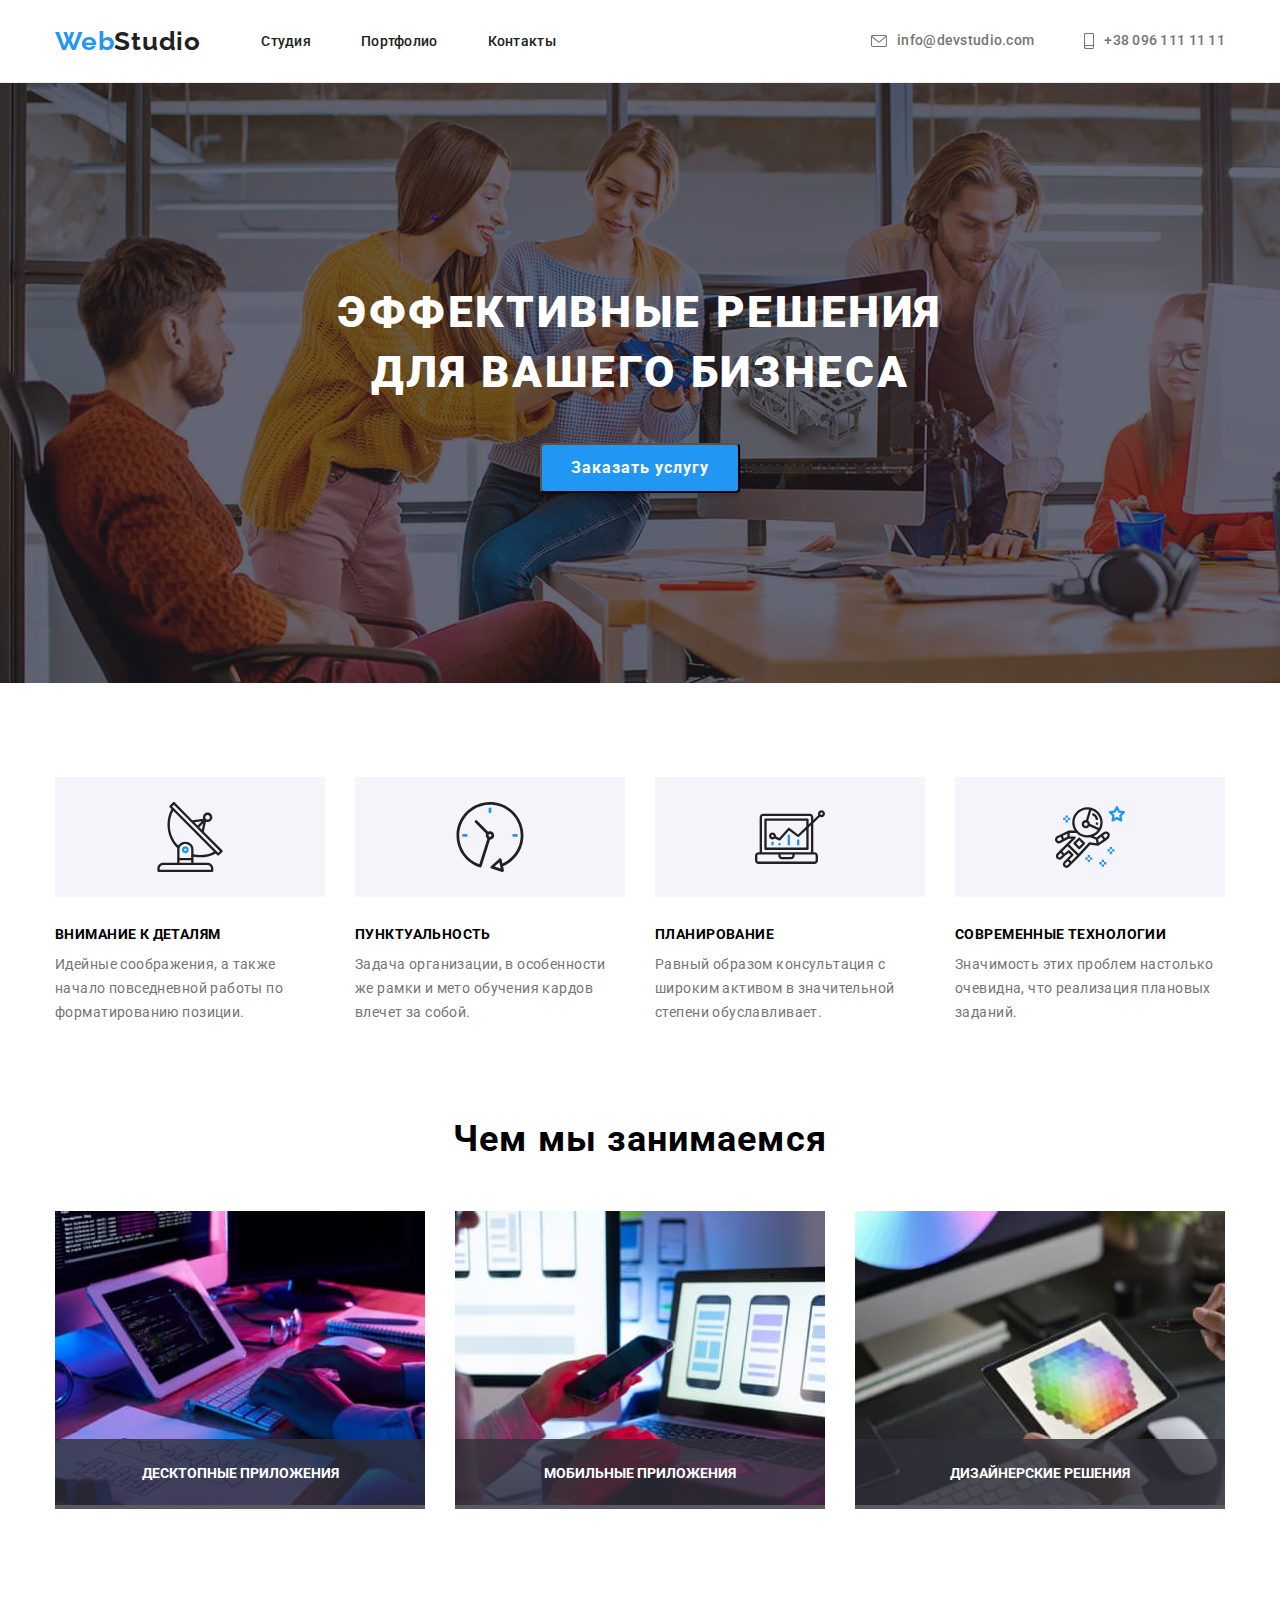
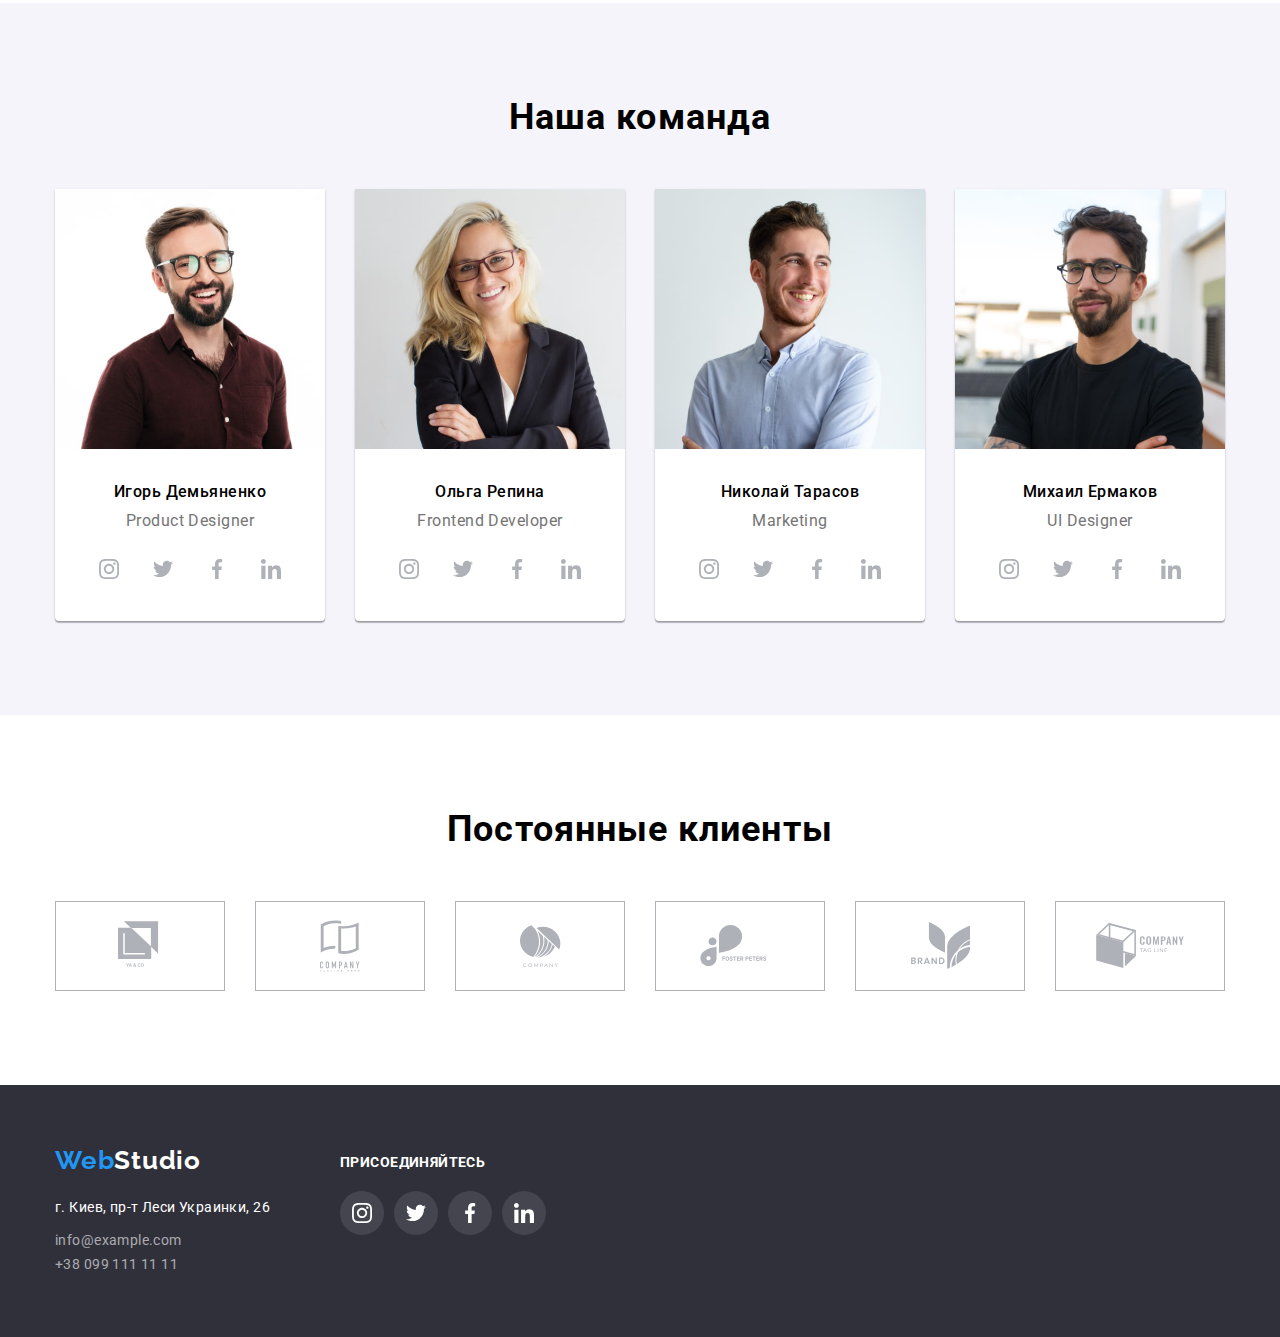
==== index.html @ 09e380a9 "s" ====
<!doctype html>
<html>

<head>
    <title>Studio</title>
    <meta charset="utf-8">
    <link rel="stylesheet" href="style.css">
    <link rel="preconnect" href="https://fonts.gstatic.com">
    <link
        href="https://fonts.googleapis.com/css2?family=Raleway:wght@700&family=Roboto:wght@400;500;700;900&display=swap"
        rel="stylesheet">
    <link rel="stylesheet" href="CSS/modern-normalize.css">
    <link rel="stylesheet" href="CSS/style.css">
</head>

<body>
    <header class="header">
        <div class="container">
            <nav class="nav">
                <a href="index.html" class="logo"><span>Web</span>Studio</a>
                <ul class="nav-list">
                    <li><a href="index.html">Студия</a></li>
                    <li><a href="portfolio.html">Портфолио</a></li>
                    <li><a href="">Контакты</a></li>
                </ul>
                <ul class="nav-contact">
                    <li>
                        <a href="mailto:info@example.com">
                            <svg class="nav-icon" width="16" height="12">
                                <use href="images/icons.svg#icon-envelope-1">
                                </use>
                            </svg>
                            info@devstudio.com</a>
                    </li>
                    <li>
                        <a href="tel:+380991111111">
                            <svg class="nav-icon" width="10" height="16">
                                <use href="images/icons.svg#icon-smartphone-1">
                                </use>
                            </svg>
                            +38 096 111 11 11</a>
                    </li>
                </ul>
            </nav>
        </div>
    </header>

    <main class="main">
        <section class="hero">
            <div class="container">
                <h1 class="hero-title">ЭФФЕКТИВНЫЕ РЕШЕНИЯ ДЛЯ ВАШЕГО БИЗНЕСА</h1>
                <button class="hero-btn" data-modal-open>Заказать услугу</button>
            </div>
        </section>

        <section class="info">
            <div class="container">
                <ul class="info-i">
                    <li>
                        <div class="info-icon">
                            <svg class="info-pic" width="70" height="70">
                                <use href="images/icons.svg#icon-antenna-1">
                                </use>
                            </svg>
                        </div>
                        <h3 class="info-title">Внимание к деталям</h3>
                        <p class="info-info">
                            Идейные соображения, а также <br> начало повседневной работы по <br> форматированию позиции.
                        </p>
                    </li>
                    <li>
                        <div class="info-icon">
                            <svg class="info-pic" width="70" height="70">
                                <use href="images/icons.svg#icon-clock-1">
                                </use>
                            </svg>
                        </div>
                        <h3 class="info-title">Пунктуальность</h3>
                        <p class="info-info">
                            Задача организации, в особенности <br> же рамки и мето обучения кардов <br> влечет за собой.
                        </p>
                    </li>
                    <li>
                        <div class="info-icon">
                            <svg class="info-pic" width="70" height="70">
                                <use href="images/icons.svg#icon-diagram-1">
                                </use>
                            </svg>
                        </div>
                        <h3 class="info-title">Планирование</h3>
                        <p class="info-info">
                            Равный образом консультация с <br> широким активом в значительной <br> степени
                            обуславливает.
                        </p>
                    </li>
                    <li>
                        <div class="info-icon">
                            <svg class="info-pic" width="70" height="70">
                                <use href="images/icons.svg#icon-astronaut-1">
                                </use>
                            </svg>
                        </div>
                        <h3 class="info-title">Современные технологии</h3>
                        <p class="info-info">
                            Значимость этих проблем настолько <br> очевидна, что реализация плановых <br> заданий.
                        </p>
                    </li>
                </ul>
            </div>
        </section>

        <section class="work">
            <div class="container">
                <h2 class="title">Чем мы занимаемся</h2>
                <ul class="work-list">
                    <li><img src="images/img1.jpg" alt="Десктопные приложения" width="370">
                        <p>Десктопные приложения</p>
                    </li>
                    <li><img src="images/img2.jpg" alt="Мобильные приложения" width="370">
                        <p>Мобильные приложения</p>
                    </li>
                    <li><img src="images/img3.jpg" alt="Дизайнерские решения" width="370">
                        <p>Дизайнерские решения</p>
                    </li>
                </ul>
            </div>
        </section>

        <section class="team">
            <div class="container">
                <h2 class="title">Наша команда</h2>
                <ul class="team-card">
                    <li>
                        <img src="images/img4.jpg" alt="" width="270">
                        <h4 class="team-name">Игорь Демьяненко</h4>
                        <p class="team-prof">Product Designer</p>
                        <div class="soc-link">
                            <a href="#" class="soc-ico">
                                <svg class="soc-icon" width="20" height="20">
                                    <use href="images/icons.svg#icon-instagram">
                                    </use>
                                </svg>
                            </a>
                            <a href="#" class="soc-ico">
                                <svg class="soc-icon" width="20" height="20">
                                    <use href="images/icons.svg#icon-twitter">
                                    </use>
                                </svg>
                            </a>
                            <a href="#" class="soc-ico">
                                <svg class="soc-icon" width="20" height="20">
                                    <use href="images/icons.svg#icon-facebook">
                                    </use>
                                </svg>
                            </a>
                            <a href="#" class="soc-ico">
                                <svg class="soc-icon" width="20" height="20">
                                    <use href="images/icons.svg#icon-linkedin">
                                    </use>
                                </svg>
                            </a>
                        </div>
                    </li>
                    <li>
                        <img src="images/img5.jpg" alt="" width="270">
                        <h4 class="team-name">Ольга Репина</h4>
                        <p class="team-prof">Frontend Developer</p>
                        <div class="soc-link">
                            <a href="#" class="soc-ico">
                                <svg class="soc-icon" width="20" height="20">
                                    <use href="images/icons.svg#icon-instagram">
                                    </use>
                                </svg>
                            </a>
                            <a href="#" class="soc-ico">
                                <svg class="soc-icon" width="20" height="20">
                                    <use href="images/icons.svg#icon-twitter">
                                    </use>
                                </svg>
                            </a>
                            <a href="#" class="soc-ico">
                                <svg class="soc-icon" width="20" height="20">
                                    <use href="images/icons.svg#icon-facebook">
                                    </use>
                                </svg>
                            </a>
                            <a href="#" class="soc-ico">
                                <svg class="soc-icon" width="20" height="20">
                                    <use href="images/icons.svg#icon-linkedin">
                                    </use>
                                </svg>
                            </a>
                        </div>
                    </li>
                    <li>
                        <img src="images/img6.jpg" alt="" width="270">
                        <h4 class="team-name">Николай Тарасов</h4>
                        <p class="team-prof">Marketing</p>
                        <div class="soc-link">
                            <a href="#" class="soc-ico">
                                <svg class="soc-icon" width="20" height="20">
                                    <use href="images/icons.svg#icon-instagram">
                                    </use>
                                </svg>
                            </a>
                            <a href="#" class="soc-ico">
                                <svg class="soc-icon" width="20" height="20">
                                    <use href="images/icons.svg#icon-twitter">
                                    </use>
                                </svg>
                            </a>
                            <a href="#" class="soc-ico">
                                <svg class="soc-icon" width="20" height="20">
                                    <use href="images/icons.svg#icon-facebook">
                                    </use>
                                </svg>
                            </a>
                            <a href="#" class="soc-ico">
                                <svg class="soc-icon" width="20" height="20">
                                    <use href="images/icons.svg#icon-linkedin">
                                    </use>
                                </svg>
                            </a>
                        </div>
                    </li>
                    <li>
                        <img src="images/img7.jpg" alt="" width="270">
                        <h4 class="team-name">Михаил Ермаков</h4>
                        <p class="team-prof">UI Designer</p>
                        <div class="soc-link">
                            <a href="#" class="soc-ico">
                                <svg class="soc-icon" width="20" height="20">
                                    <use href="images/icons.svg#icon-instagram">
                                    </use>
                                </svg>
                            </a>
                            <a href="#" class="soc-ico">
                                <svg class="soc-icon" width="20" height="20">
                                    <use href="images/icons.svg#icon-twitter">
                                    </use>
                                </svg>
                            </a>
                            <a href="#" class="soc-ico">
                                <svg class="soc-icon" width="20" height="20">
                                    <use href="images/icons.svg#icon-facebook">
                                    </use>
                                </svg>
                            </a>
                            <a href="#" class="soc-ico">
                                <svg class="soc-icon" width="20" height="20">
                                    <use href="images/icons.svg#icon-linkedin">
                                    </use>
                                </svg>
                            </a>
                        </div>
                    </li>
                </ul>
            </div>
        </section>

        <section class="client">
            <div class="container">
                <h2 class="title">Постоянные клиенты</h2>
                <ul class="client-info">
                    <li class="client-card">
                        <div class="client-logo" tabindex="0">
                            <svg class="client-icon" width="44.27" height="49.23">
                                <use href="images/icons.svg#icon-logo-1">
                                </use>
                            </svg>
                        </div>
                    </li>
                    <li class="client-card">
                        <div class="client-logo" tabindex="0">
                            <svg class="client-icon" width="40" height="52">
                                <use href="images/icons.svg#icon-logo-2">
                                </use>
                            </svg>
                        </div>
                    </li>
                    <li class="client-card">
                        <div class="client-logo" tabindex="0">
                            <svg class="client-icon" width="41" height="42.6">
                                <use href="images/icons.svg#icon-logo-3">
                                </use>
                            </svg>
                        </div>
                    </li>
                    <li class="client-card">
                        <div class="client-logo" tabindex="0">
                            <svg class="client-icon" width="79.66" height="42.02">
                                <use href="images/icons.svg#icon-logo-4">
                                </use>
                            </svg>
                        </div>
                    </li>
                    <li class="client-card">
                        <div class="client-logo" tabindex="0">
                            <svg class="client-icon" width="59" height="47">
                                <use href="images/icons.svg#icon-logo-5">
                                </use>
                            </svg>
                        </div>
                    </li>
                    <li class="client-card">
                        <div class="client-logo" tabindex="0">
                            <svg class="client-icon" width="88.48" height="45.44">
                                <use href="images/icons.svg#icon-logo-6">
                                </use>
                            </svg>
                        </div>
                    </li>
                </ul>
            </div>
        </section>
    </main>

    <footer class="footer">
        <div class="container">
            <div class="cont-f">
                <div class="main-contact">
                    <a href="index.html" class="footer-logo"><span>Web</span>Studio</a>
                    <address class="footer-address">
                        <p>г. Киев, пр-т Леси Украинки, 26</p>
                        <ul class="footer-contact">
                            <li><a href="mailto:info@example.com">info@example.com</a></li>
                            <li><a href="tel:+380991111111">+38 099 111 11 11</a></li>
                        </ul>
                    </address>
                </div>
                <div class="footer-link">
                    <h3 class="link-title">Присоединяйтесь</h3>
                    <ul class="link-icon">
                        <li>
                            <a href="#" class="footer-ico">
                                <svg class="footer-icon" width="20" height="20">
                                    <use href="images/icons.svg#icon-instagram">
                                    </use>
                                </svg>
                            </a>
                        </li>
                        <li>
                            <a href="#" class="footer-ico">
                                <svg class="footer-icon" width="20" height="20">
                                    <use href="images/icons.svg#icon-twitter">
                                    </use>
                                </svg>
                            </a>
                        </li>
                        <li>
                            <a href="#" class="footer-ico">
                                <svg class="footer-icon" width="20" height="20">
                                    <use href="images/icons.svg#icon-facebook">
                                    </use>
                                </svg>
                            </a>
                        </li>
                        <li>
                            <a href="#" class="footer-ico">
                                <svg class="footer-icon" width="20" height="20">
                                    <use href="images/icons.svg#icon-linkedin">
                                    </use>
                                </svg>
                            </a>
                        </li>
                    </ul>
                </div>
            </div>
        </div>
    </footer>

    <div class="backdrop-sign is-hidden" data-modal>
        <div class="modal-sign">
            <button class="button-modal" data-modal-close>
                <svg class="modal-icon" width="11" height="11">
                    <use href="images/icons.svg#icon-close">
                    </use>
                </svg>
            </button>
        </div>
    </div>

    <script src="./js/modal.js">
    </script>
</body>

</html>
---- CSS/style.css ----
:root {
  --white-text: rgb(255, 255, 255, 1);
  --blue-text: rgb(33, 150, 243, 1);
  --black-text: rgb(33, 33, 33, 1);
  --gray-text: rgb(117, 117, 117, 1);
  --gray-text-op60: rgb(255, 255, 255, 0.6);
  --black-backgr: rgb(47, 48, 58, 1);
  --gray-backgr: rgb(245, 244, 250, 1);
  --bord: rgb(236, 236, 236, 1);
  --bord-card: rgb(238, 238, 238, 1);
  --gray-icon: rgb(175, 177, 184, 1);
  --overlay: rgba(33, 150, 243, 0.9);
  --modal: rgba(0, 0, 0, 0.2);
  --button: rgba(0, 0, 0, 1);
}

body {
  font-family: 'Roboto', sans-serif;
  color: var(-black-text);
}

ul {
  list-style: none;
}

.container {
  width: 1200px;
  padding: 0 15px;
  margin: 0px auto;
  text-align: center;
}

.nav,
.nav-list,
.nav-contact {
  display: flex;
}

.nav {
  justify-content: space-between;
  align-items: center;
}

* {
  margin: 0;
  padding: 0;
}

.header {
  border-bottom: 1px solid var(--bord);
}

.nav-list li {
  margin-left: 50px;
  margin-top: 32px;
  margin-bottom: 32px;
}

.nav-contact {
  justify-content: center;
  align-items: center;
}

.nav-contact li {
  margin-left: 305px;
}

.nav-contact li:last-child {
  margin-left: 50px;
}

.logo {
  font-family: 'Raleway', sans-serif;
  font-style: normal;
  font-weight: bold;
  font-size: 26px;
  line-height: 1.19;
  letter-spacing: 0.03em;
  text-decoration: none;
  color: var(--black-text);
}

.logo span {
  color: var(--blue-text);
}

.nav-list a {
  position: relative;
  font-style: normal;
  font-weight: 500;
  font-size: 14px;
  line-height: 1.14;
  letter-spacing: 0.02em;
  text-decoration: none;
  color: var(--black-text);
}

.nav-list a::after {
  display: inline-block;
  position: absolute;
  left: 0;
  top: 46px;
  width: 100%;
  bottom: 0;
  height: 4px;
  background: var(--blue-text);
  border-radius: 2px;
  content: '';
  opacity: 0;
}

.nav-list a:hover::after {
  opacity: 1;
  transition: opacity 250ms cubic-bezier(0.4, 0, 0.2, 1);
}

.nav-list a:hover,
.nav-list a:focus,
.nav-contact a:hover,
.nav-contact a:focus {
  color: var(--blue-text);
  transition: color 250ms cubic-bezier(0.4, 0, 0.2, 1);
}

.nav-contact a {
  color: var(--gray-text);
  font-style: normal;
  font-weight: 500;
  font-size: 14px;
  line-height: 1.14;
  letter-spacing: 0.02em;
  text-decoration: none;
  display: flex;
  align-items: center;
  justify-content: center;
  text-align: center;
  cursor: pointer;
}

.nav-icon {
  content: '';
  fill: currentColor;
  margin-right: 10px;
}

.nav-icon:hover,
.nav-icon:focus {
  fill: currentColor;
  color: var(--blue-text);
  transition: background-color 250ms cubic-bezier(0.4, 0, 0.2, 1);
}

.hero,
.hero-title,
.hero-btn {
  display: flex;
}

.hero {
  background-image: linear-gradient(
      to right,
      rgba(47, 48, 58, 0.4),
      rgba(47, 48, 58, 0.4)
    ),
    url(../images/herobg.jpg);
  background-repeat: no-repeat;
  position: static;
  max-width: 1600px;
  height: 600px;
}

.hero-title {
  width: 696px;
  color: var(--white-text);
  font-style: normal;
  font-weight: 900;
  font-size: 44px;
  line-height: 1.36;
  text-align: center;
  letter-spacing: 0.06em;
  margin-left: auto;
  margin-right: auto;
  margin-top: 200px;
}

.hero-btn {
  font-family: 'Roboto', sans-serif;
  width: 200px;
  height: 50px;
  background-color: var(--blue-text);
  font-style: normal;
  font-weight: bold;
  font-size: 16px;
  line-height: 1.87;
  justify-content: center;
  text-align: center;
  align-items: center;
  letter-spacing: 0.06em;
  color: var(--white-text);
  margin-top: 40px;
  margin-left: auto;
  margin-right: auto;
  margin-bottom: 210px;
  box-shadow: 0px 4px 4px rgba(0, 0, 0, 0.15);
  border-radius: 4px;
}

.info,
.info-i,
.info-title,
.info-info {
  display: flex;
}

.info-i {
  justify-content: space-between;
  align-items: center;
}

.info {
  padding: 94px 0;
}

.info-title {
  font-style: normal;
  font-weight: bold;
  font-size: 14px;
  line-height: 1.14;
  letter-spacing: 0.03em;
  text-transform: uppercase;
  margin: 30px 0 10px 0;
}

.info-info {
  font-style: normal;
  font-weight: normal;
  font-size: 14px;
  line-height: 1.71;
  letter-spacing: 0.03em;
  color: var(--gray-text);
  text-align: left;
}

.info-icon {
  display: flex;
  width: 270px;
  height: 120px;
  background-color: var(--gray-backgr);
  justify-content: center;
  text-align: center;
  align-items: center;
}

.work,
.work-list {
  display: flex;
}

.work {
  padding-bottom: 94px;
}

.work-list {
  justify-content: space-between;
}

.work-list li {
  position: relative;
}

.work-list p {
  position: absolute;
  width: 100%;
  padding: 27px 0;
  bottom: 0;
  left: 0;
  text-align: center;
  background-color: rgba(47, 48, 58, 0.8);
  color: var(--white-text);
  font-family: 'Roboto', sans-serif;
  font-weight: 700;
  font-size: 14px;
  line-height: 1.14;
  text-transform: uppercase;
}

.title {
  font-style: normal;
  font-weight: bold;
  font-size: 36px;
  line-height: 1.16;
  letter-spacing: 0.03em;
  text-align: center;
  margin-bottom: 50px;
}

.team,
.team-card {
  display: flex;
}

.team {
  padding: 94px 0;
  background-color: var(--gray-backgr);
}

.team-card {
  justify-content: space-between;
}

.team-card > li {
  background-color: var(--white-text);
  box-shadow: 0px 1px 3px rgba(0, 0, 0, 0.12), 0px 1px 1px rgba(0, 0, 0, 0.14),
    0px 2px 1px rgba(0, 0, 0, 0.2);
  border-radius: 0px 0px 4px 4px;
}

.team-name {
  margin-top: 30px;
  margin-bottom: 10px;
  text-align: center;
  font-style: normal;
  font-weight: 500;
  font-size: 16px;
  line-height: 1.18;
  letter-spacing: 0.03em;
}

.team-prof {
  text-align: center;
  font-style: normal;
  font-weight: normal;
  font-size: 16px;
  line-height: 1.18;
  letter-spacing: 0.03em;
  color: var(--gray-text);
}

.soc-link {
  display: flex;
  justify-content: space-between;
  margin: 16px 32px 30px 32px;
}

.soc-icon {
  content: '';
  fill: currentColor;
}

.soc-ico {
  color: var(--gray-icon);
  border-radius: 50%;
  background-color: var(--white-text);
  width: 44px;
  height: 44px;
  display: flex;
  justify-content: center;
  align-items: center;
}

.soc-ico:focus,
.soc-ico:hover {
  color: var(--white-text);
  border-radius: 50%;
  background-color: var(--blue-text);
  width: 44px;
  height: 44px;
  display: flex;
  justify-content: center;
  align-items: center;
  transition: background-color 250ms cubic-bezier(0.4, 0, 0.2, 1);
}

.soc-icon:hover,
.soc-icon:focus {
  content: '';
  fill: currentColor;
  transition: background-color 250ms cubic-bezier(0.4, 0, 0.2, 1);
}

.client {
  padding-top: 94px;
  padding-bottom: 94px;
}

.client-info {
  display: flex;
  justify-content: space-between;
}

.client-logo {
  display: flex;
  width: 170px;
  height: 90px;
  justify-content: center;
  align-items: center;
  text-align: center;
  color: var(--gray-icon);
  border: 1px solid var(--gray-icon);
}

.client-icon {
  content: '';
  fill: currentColor;
}

.client-logo:hover,
.client-logo:focus {
  color: var(--blue-text);
  border: 1px solid var(--blue-text);
  transition: color 250ms cubic-bezier(0.4, 0, 0.2, 1);
}

.footer,
.footer-logo,
.main-contact,
.footer-link,
.link-icon,
.cont-f {
  display: flex;
}

.cont-f {
  justify-content: baseline;
}

.link-title {
  font-style: normal;
  font-weight: bold;
  font-size: 14px;
  color: var(--white-text);
  line-height: 1.14;
  letter-spacing: 0.03em;
  text-transform: uppercase;
  text-align: left;
}

.footer-link {
  display: flex;
  margin-left: 70px;
  padding-top: 10px;
}

.link-icon {
  display: flex;
  margin-top: 20px;
}

.footer-icon {
  content: '';
  fill: currentColor;
}

.footer-ico {
  color: var(--white-text);
  border-radius: 50%;
  background-color: rgb(255, 255, 255, 0.1);
  width: 44px;
  height: 44px;
  display: flex;
  justify-content: center;
  align-items: center;
  margin-right: 10px;
}

.footer-ico:focus,
.footer-ico:hover {
  color: var(--white-text);
  border-radius: 50%;
  background-color: var(--blue-text);
  width: 44px;
  height: 44px;
  display: flex;
  justify-content: center;
  align-items: center;
  transition: background-color 250ms cubic-bezier(0.4, 0, 0.2, 1);
}

.footer-icon:hover,
.footer-icon:focus {
  content: '';
  fill: currentColor;
}

.footer-link {
  flex-direction: column;
}

.link-icon {
  justify-content: center;
}

.main-contact {
  flex-direction: column;
}

.footer {
  background-color: var(--black-backgr);
  padding-top: 60px;
  padding-bottom: 60px;
}

.footer-contact {
  margin-top: 9px;
  text-align: left;
}

.footer-logo {
  margin-bottom: 20px;
  font-family: 'Raleway', sans-serif;
  font-style: normal;
  font-weight: bold;
  font-size: 26px;
  line-height: 1.19;
  letter-spacing: 0.03em;
  color: var(--white-text);
  text-decoration: none;
}

.footer-logo span {
  color: var(--blue-text);
}

.footer address {
  font-style: normal;
  font-weight: normal;
  font-size: 14px;
  line-height: 1.71;
  letter-spacing: 0.03em;
  text-decoration: none;
  text-align: left;
}

.footer p {
  color: var(--white-text);
}

.footer-contact a {
  text-decoration: none;
  color: var(--gray-text-op60);
}

.cards,
.cards-i,
.act,
.act-btns {
  display: flex;
}

.cards {
  padding-top: 100px;
  padding-bottom: 94px;
}

.act {
  justify-content: center;
  margin-bottom: 56px;
}

.act-btn {
  display: inline-flex;
  font-family: 'Roboto', sans-serif;
  font-style: normal;
  font-weight: 500;
  font-size: 16px;
  line-height: 1.62;
  letter-spacing: 0.03em;
  background-color: var(--gray-backgr);
  color: var(--black-text);
  border: none;
  margin-right: 8px;
  padding: 6px 22px;
  border-radius: 4px;
}

.act-btn:focus,
.act-btn:hover {
  background-color: var(--blue-text);
  color: var(--white-text);
  box-shadow: 0px 3px 1px rgba(0, 0, 0, 0.1), 0px 1px 2px rgba(0, 0, 0, 0.08),
    0px 2px 2px rgba(0, 0, 0, 0.12);
  border-radius: 4px;
  transition: background-color 250ms cubic-bezier(0.4, 0, 0.2, 1);
}

.cards-i {
  flex-wrap: wrap;
  margin-left: -30px;
  margin-top: -30px;
}

.cards-i > .cards-it {
  outline: 1px solid var(--bord-card);
  flex-basis: calc (100% / 3 -30px);
  margin-left: 30px;
  margin-top: 30px;
}

.cards-it:hover {
  box-shadow: 0px 1px 1px rgba(0, 0, 0, 0.12), 0px 4px 4px rgba(0, 0, 0, 0.06),
    1px 4px 6px rgba(0, 0, 0, 0.16);
  transition: box-shadow 250ms cubic-bezier(0.4, 0, 0.2, 1);
}

.cards-it-box {
  text-align: left;
  padding: 20px 24px 20px 24px;
}

.cards-it-d {
  margin-top: 4px;
}

.cards h4 {
  font-style: normal;
  font-weight: bold;
  font-size: 18px;
  line-height: 2;
  letter-spacing: 0.06em;
}

.cards p {
  font-style: normal;
  font-weight: normal;
  font-size: 16px;
  line-height: 1.87;
  letter-spacing: 0.03em;
  color: var(--gray-text);
}

.cards-it-img {
  position: relative;
  overflow: hidden;
}

.cards-it-overlay {
  position: absolute;
  top: 0;
  left: 0;
  width: 100%;
  height: 100%;
  background-color: var(--overlay);
  padding: 63px 24px;
  transform: translateY(101%);
  transition: transform 250ms cubic-bezier(0.4, 0, 0.2, 1);
}

.cards-it-overlay p {
  font-family: 'Roboto', sans-serif;
  font-size: 18px;
  font-style: normal;
  font-weight: 400;
  line-height: 28px;
  letter-spacing: 0.03em;
  text-align: left;
  color: var(--white-text);
}

.cards-it:hover .cards-it-overlay {
  transform: translateY(0);
}

.backdrop-sign {
  position: fixed;
  top: 0;
  left: 0;
  width: 100%;
  height: 100%;
  background-color: var(--modal);
}

.backdrop-sign.is-hidden {
  opacity: 0;
  pointer-events: none;
}

.modal-sign {
  position: absolute;
  width: 528px;
  height: 581px;
  left: 50%;
  top: 50%;
  transform: translate(-50%, -50%);
  background: #ffffff;
  box-shadow: 0px 1px 3px rgba(0, 0, 0, 0.12), 0px 1px 1px rgba(0, 0, 0, 0.14),
    0px 2px 1px rgba(0, 0, 0, 0.2);
  border-radius: 4px;
}

.button-modal {
  position: absolute;
  top: 0;
  right: 0;
  align-items: center;
  justify-content: center;
  width: 30px;
  height: 30px;
  background-color: var(--white-text);
  color: var(--button);
  border: 1px solid rgba(0, 0, 0, 0.1);
  border-radius: 50%;
  margin-top: 8px;
  margin-right: 8px;
}

.modal-icon {
  content: '';
  fill: currentColor;
}
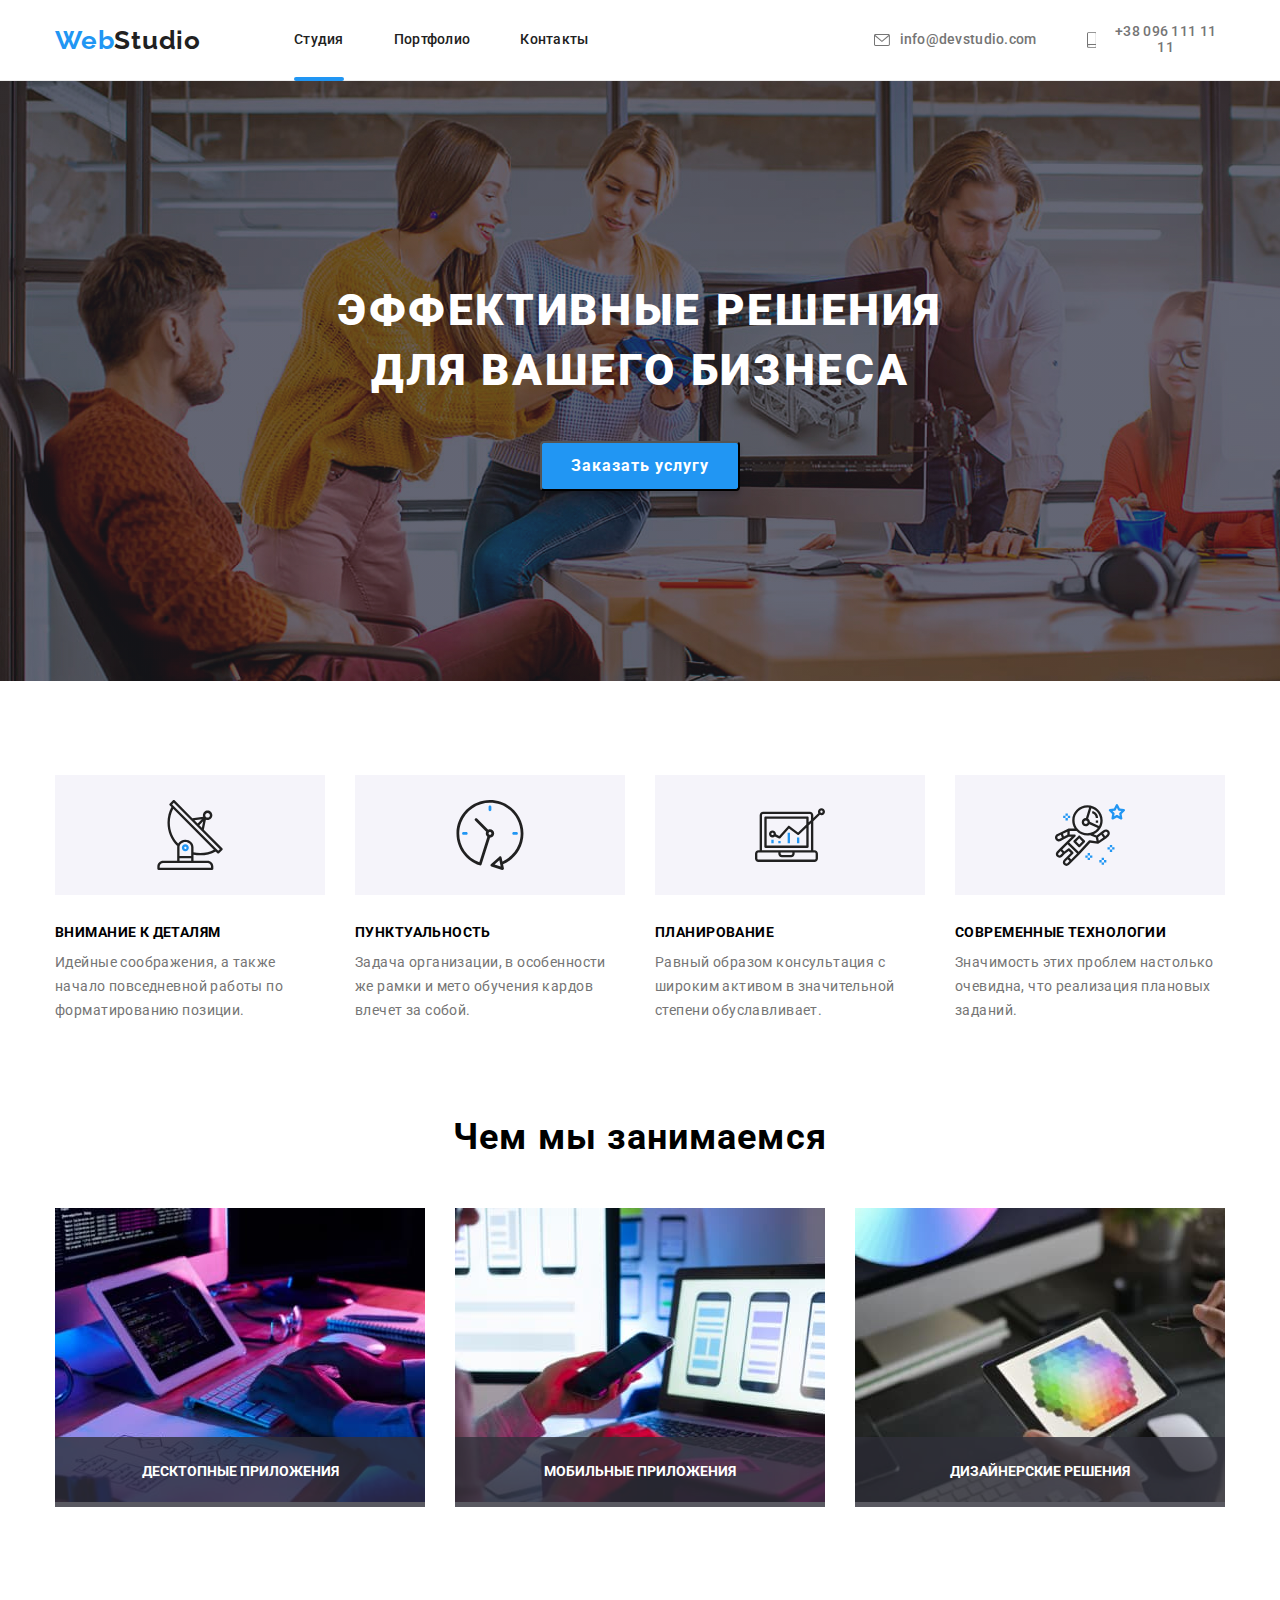
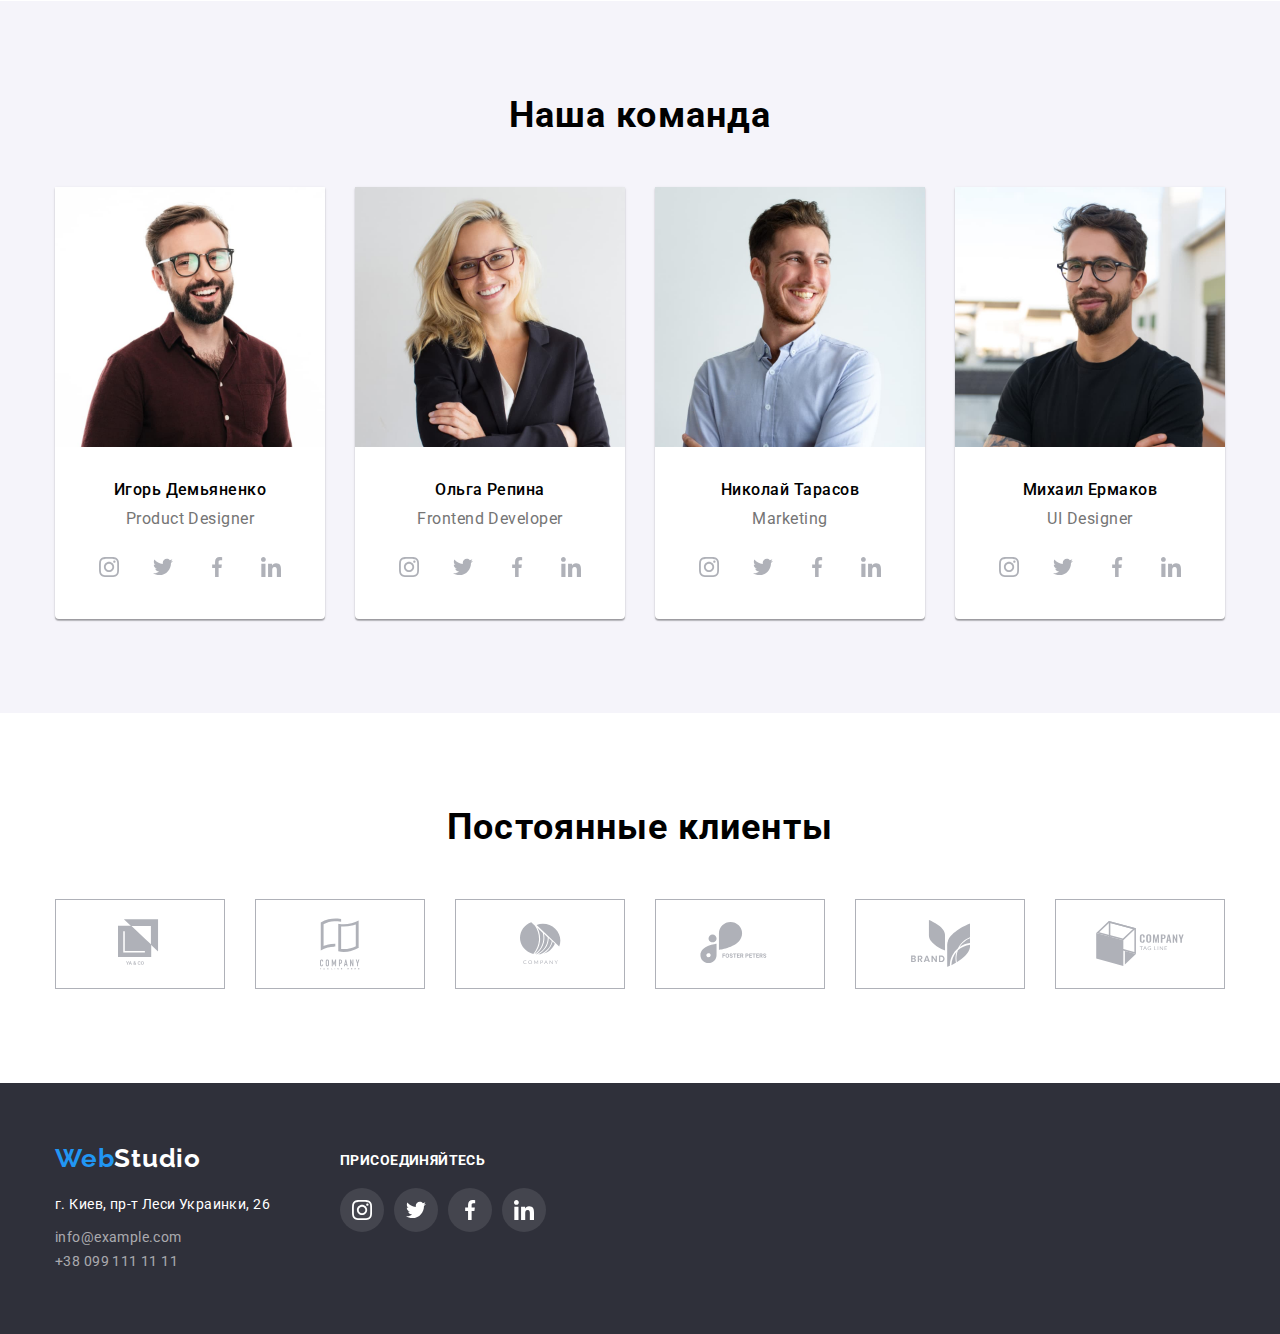
==== commit 839f2d79: "fix" ====
--- a/index.html
+++ b/index.html
@@ -19,7 +19,7 @@
             <nav class="nav">
                 <a href="index.html" class="logo"><span>Web</span>Studio</a>
                 <ul class="nav-list">
-                    <li><a href="index.html">Студия</a></li>
+                    <li class="current"><a href="index.html">Студия</a></li>
                     <li><a href="portfolio.html">Портфолио</a></li>
                     <li><a href="">Контакты</a></li>
                 </ul>
--- a/CSS/style.css
+++ b/CSS/style.css
@@ -52,8 +52,6 @@
 
 .nav-list li {
   margin-left: 50px;
-  margin-top: 32px;
-  margin-bottom: 32px;
 }
 
 .nav-contact {
@@ -62,7 +60,7 @@
 }
 
 .nav-contact li {
-  margin-left: 305px;
+  margin-left: 285px;
 }
 
 .nav-contact li:last-child {
@@ -78,6 +76,7 @@
   letter-spacing: 0.03em;
   text-decoration: none;
   color: var(--black-text);
+  margin-right: 43px;
 }
 
 .logo span {
@@ -86,6 +85,7 @@
 
 .nav-list a {
   position: relative;
+  display: block;
   font-style: normal;
   font-weight: 500;
   font-size: 14px;
@@ -93,25 +93,43 @@
   letter-spacing: 0.02em;
   text-decoration: none;
   color: var(--black-text);
-}
-
-.nav-list a::after {
-  display: inline-block;
+  padding-top: 32px;
+  padding-bottom: 32px;
+  cursor: pointer;
+}
+
+.current {
+  position: relative;
+}
+
+.current::after {
+  content: '';
   position: absolute;
   left: 0;
-  top: 46px;
+  bottom: -1px;
   width: 100%;
-  bottom: 0;
   height: 4px;
   background: var(--blue-text);
   border-radius: 2px;
-  content: '';
+}
+
+.nav-list a::after {
+  content: '';
+  position: absolute;
+  left: 0;
+  bottom: -1px;
+  width: 100%;
+  height: 4px;
+  background: var(--blue-text);
+  border-radius: 2px;
   opacity: 0;
-}
-
-.nav-list a:hover::after {
+  transition: opacity 250ms cubic-bezier(0.4, 0, 0.2, 1);
+}
+
+.nav-list a:hover::after,
+.nav-list a:focus::after,
+.nav-list a:active::after {
   opacity: 1;
-  transition: opacity 250ms cubic-bezier(0.4, 0, 0.2, 1);
 }
 
 .nav-list a:hover,
